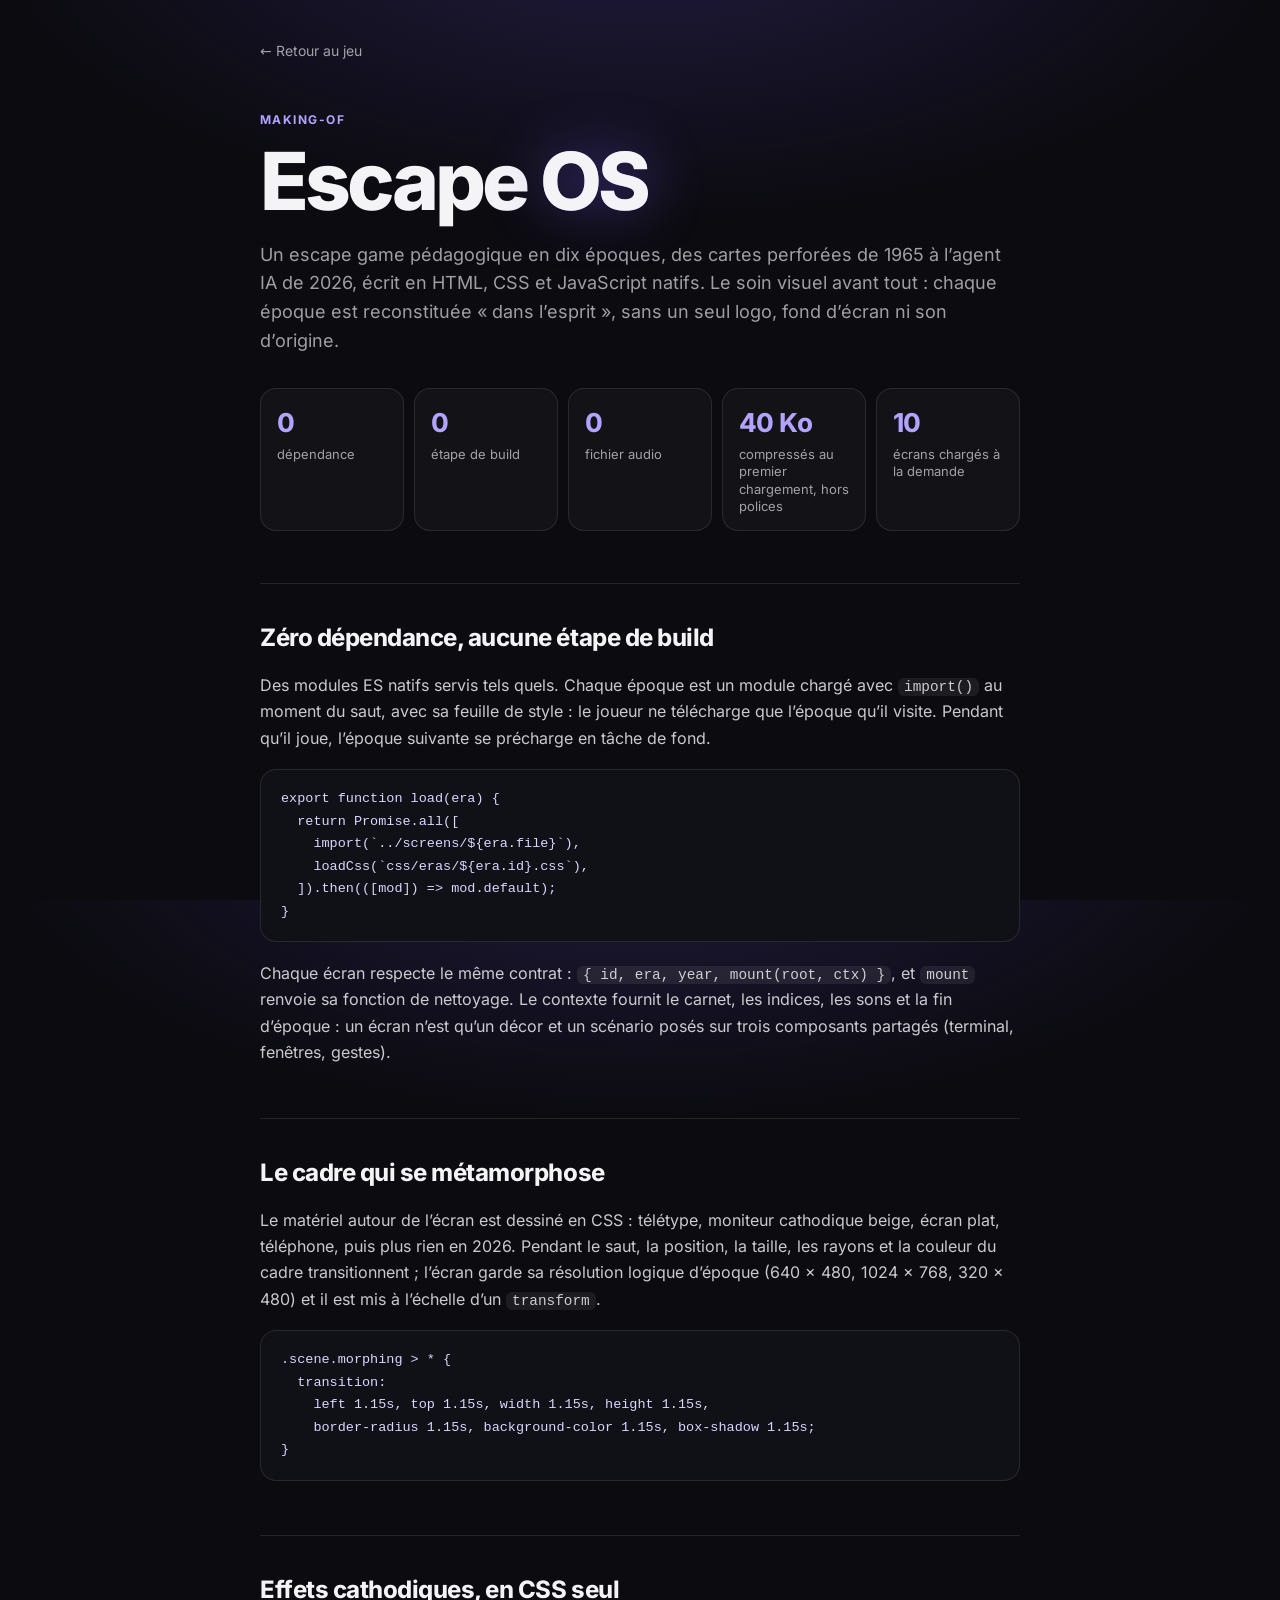
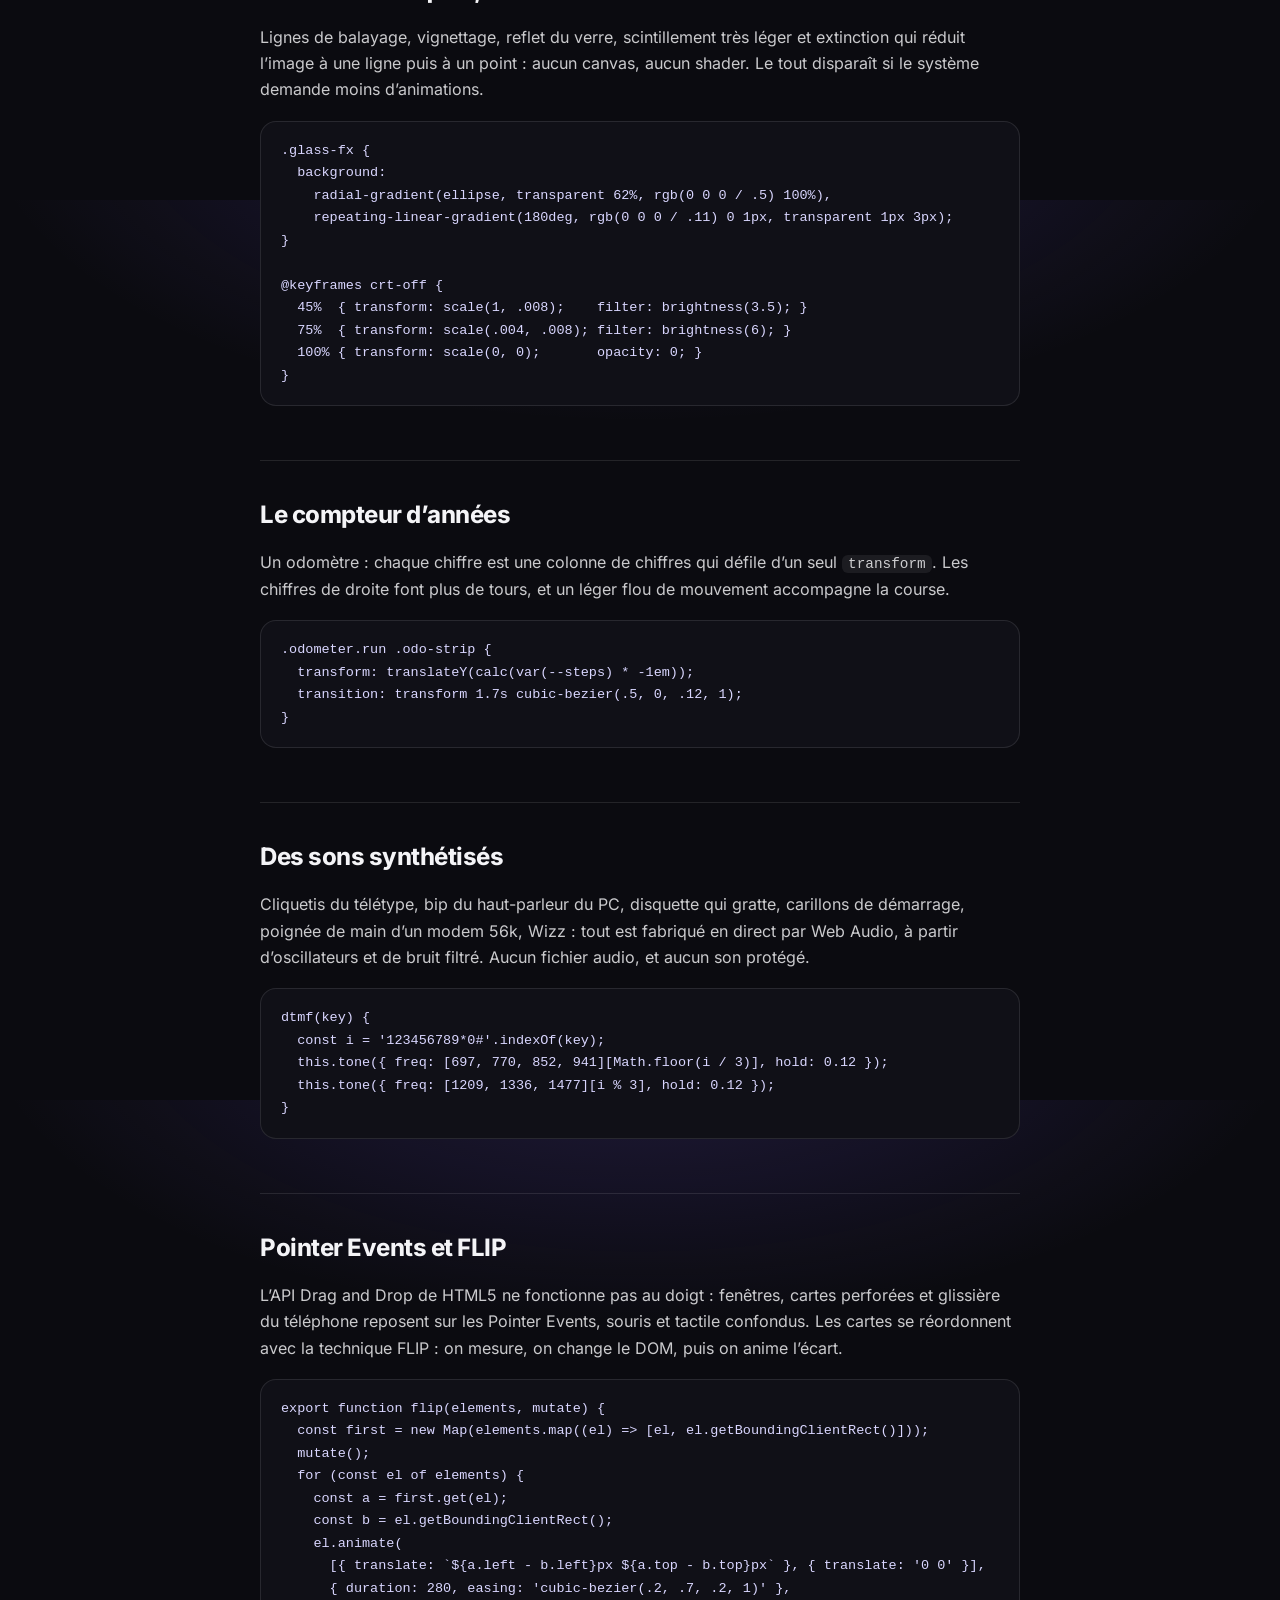
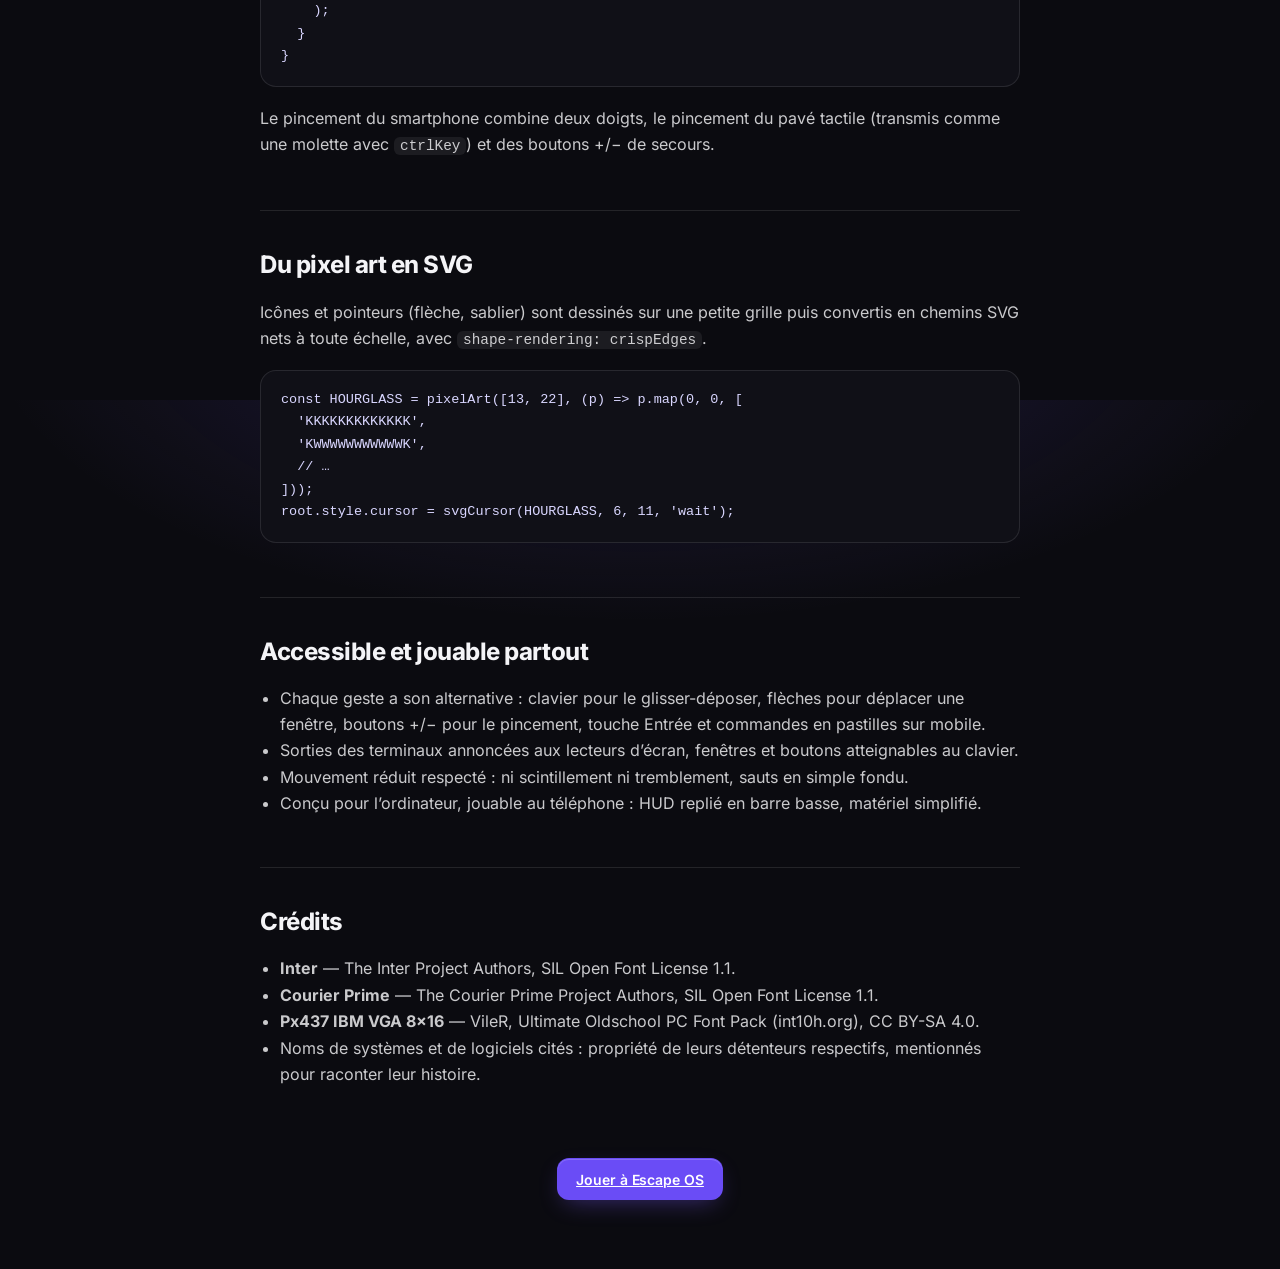
==== making-of.html @ b72cf102 "Ajoute le Solitaire, la page making-of et les finitions du socle Solitaire jouable avec cascade de v" ====
<!doctype html>
<html lang="fr">
<head>
  <meta charset="utf-8">
  <meta name="viewport" content="width=device-width, initial-scale=1, viewport-fit=cover">
  <title>Making-of — Escape OS</title>
  <meta name="description" content="Les coulisses d’Escape OS : zéro dépendance, effets cathodiques en CSS seul, sons synthétisés en Web Audio, Pointer Events et FLIP.">
  <meta name="theme-color" content="#0d0d12">
  <meta property="og:title" content="Making-of — Escape OS">
  <meta property="og:description" content="Zéro dépendance, effets cathodiques en CSS seul, sons synthétisés, Pointer Events et FLIP.">
  <meta property="og:image" content="assets/og-image.png">
  <link rel="icon" href="assets/favicon.svg" type="image/svg+xml">
  <link rel="stylesheet" href="css/base.css">
  <link rel="stylesheet" href="css/making-of.css">
</head>
<body class="mo">
  <header class="mo-hero">
    <a class="mo-back" href="./">← Retour au jeu</a>
    <p class="kicker">Making-of</p>
    <h1>Escape <span class="title-os">OS</span></h1>
    <p class="mo-lead">Un escape game pédagogique en dix époques, des cartes perforées de 1965 à l’agent IA de 2026, écrit en HTML, CSS et JavaScript natifs. Le soin visuel avant tout : chaque époque est reconstituée « dans l’esprit », sans un seul logo, fond d’écran ni son d’origine.</p>
    <ul class="mo-stats" aria-label="Chiffres clés">
      <li><b>0</b><span>dépendance</span></li>
      <li><b>0</b><span>étape de build</span></li>
      <li><b>0</b><span>fichier audio</span></li>
      <li><b data-stat="first">40 Ko</b><span>compressés au premier chargement, hors polices</span></li>
      <li><b>10</b><span>écrans chargés à la demande</span></li>
    </ul>
  </header>

  <main class="mo-main">
    <section>
      <h2>Zéro dépendance, aucune étape de build</h2>
      <p>Des modules ES natifs servis tels quels. Chaque époque est un module chargé avec <code>import()</code> au moment du saut, avec sa feuille de style : le joueur ne télécharge que l’époque qu’il visite. Pendant qu’il joue, l’époque suivante se précharge en tâche de fond.</p>
      <pre><code>export function load(era) {
  return Promise.all([
    import(`../screens/${era.file}`),
    loadCss(`css/eras/${era.id}.css`),
  ]).then(([mod]) =&gt; mod.default);
}</code></pre>
      <p>Chaque écran respecte le même contrat : <code>{ id, era, year, mount(root, ctx) }</code>, et <code>mount</code> renvoie sa fonction de nettoyage. Le contexte fournit le carnet, les indices, les sons et la fin d’époque : un écran n’est qu’un décor et un scénario posés sur trois composants partagés (terminal, fenêtres, gestes).</p>
    </section>

    <section>
      <h2>Le cadre qui se métamorphose</h2>
      <p>Le matériel autour de l’écran est dessiné en CSS : télétype, moniteur cathodique beige, écran plat, téléphone, puis plus rien en 2026. Pendant le saut, la position, la taille, les rayons et la couleur du cadre transitionnent ; l’écran garde sa résolution logique d’époque (640 × 480, 1024 × 768, 320 × 480) et il est mis à l’échelle d’un <code>transform</code>.</p>
      <pre><code>.scene.morphing &gt; * {
  transition:
    left 1.15s, top 1.15s, width 1.15s, height 1.15s,
    border-radius 1.15s, background-color 1.15s, box-shadow 1.15s;
}</code></pre>
    </section>

    <section>
      <h2>Effets cathodiques, en CSS seul</h2>
      <p>Lignes de balayage, vignettage, reflet du verre, scintillement très léger et extinction qui réduit l’image à une ligne puis à un point : aucun canvas, aucun shader. Le tout disparaît si le système demande moins d’animations.</p>
      <pre><code>.glass-fx {
  background:
    radial-gradient(ellipse, transparent 62%, rgb(0 0 0 / .5) 100%),
    repeating-linear-gradient(180deg, rgb(0 0 0 / .11) 0 1px, transparent 1px 3px);
}

@keyframes crt-off {
  45%  { transform: scale(1, .008);    filter: brightness(3.5); }
  75%  { transform: scale(.004, .008); filter: brightness(6); }
  100% { transform: scale(0, 0);       opacity: 0; }
}</code></pre>
    </section>

    <section>
      <h2>Le compteur d’années</h2>
      <p>Un odomètre : chaque chiffre est une colonne de chiffres qui défile d’un seul <code>transform</code>. Les chiffres de droite font plus de tours, et un léger flou de mouvement accompagne la course.</p>
      <pre><code>.odometer.run .odo-strip {
  transform: translateY(calc(var(--steps) * -1em));
  transition: transform 1.7s cubic-bezier(.5, 0, .12, 1);
}</code></pre>
    </section>

    <section>
      <h2>Des sons synthétisés</h2>
      <p>Cliquetis du télétype, bip du haut-parleur du PC, disquette qui gratte, carillons de démarrage, poignée de main d’un modem 56k, Wizz : tout est fabriqué en direct par Web Audio, à partir d’oscillateurs et de bruit filtré. Aucun fichier audio, et aucun son protégé.</p>
      <pre><code>dtmf(key) {
  const i = '123456789*0#'.indexOf(key);
  this.tone({ freq: [697, 770, 852, 941][Math.floor(i / 3)], hold: 0.12 });
  this.tone({ freq: [1209, 1336, 1477][i % 3], hold: 0.12 });
}</code></pre>
    </section>

    <section>
      <h2>Pointer Events et FLIP</h2>
      <p>L’API Drag and Drop de HTML5 ne fonctionne pas au doigt : fenêtres, cartes perforées et glissière du téléphone reposent sur les Pointer Events, souris et tactile confondus. Les cartes se réordonnent avec la technique FLIP : on mesure, on change le DOM, puis on anime l’écart.</p>
      <pre><code>export function flip(elements, mutate) {
  const first = new Map(elements.map((el) =&gt; [el, el.getBoundingClientRect()]));
  mutate();
  for (const el of elements) {
    const a = first.get(el);
    const b = el.getBoundingClientRect();
    el.animate(
      [{ translate: `${a.left - b.left}px ${a.top - b.top}px` }, { translate: '0 0' }],
      { duration: 280, easing: 'cubic-bezier(.2, .7, .2, 1)' },
    );
  }
}</code></pre>
      <p>Le pincement du smartphone combine deux doigts, le pincement du pavé tactile (transmis comme une molette avec <code>ctrlKey</code>) et des boutons +/− de secours.</p>
    </section>

    <section>
      <h2>Du pixel art en SVG</h2>
      <p>Icônes et pointeurs (flèche, sablier) sont dessinés sur une petite grille puis convertis en chemins SVG nets à toute échelle, avec <code>shape-rendering: crispEdges</code>.</p>
      <pre><code>const HOURGLASS = pixelArt([13, 22], (p) =&gt; p.map(0, 0, [
  'KKKKKKKKKKKKK',
  'KWWWWWWWWWWWK',
  // …
]));
root.style.cursor = svgCursor(HOURGLASS, 6, 11, 'wait');</code></pre>
    </section>

    <section>
      <h2>Accessible et jouable partout</h2>
      <ul>
        <li>Chaque geste a son alternative : clavier pour le glisser-déposer, flèches pour déplacer une fenêtre, boutons +/− pour le pincement, touche Entrée et commandes en pastilles sur mobile.</li>
        <li>Sorties des terminaux annoncées aux lecteurs d’écran, fenêtres et boutons atteignables au clavier.</li>
        <li>Mouvement réduit respecté : ni scintillement ni tremblement, sauts en simple fondu.</li>
        <li>Conçu pour l’ordinateur, jouable au téléphone : HUD replié en barre basse, matériel simplifié.</li>
      </ul>
    </section>

    <section class="mo-credits">
      <h2>Crédits</h2>
      <ul>
        <li><b>Inter</b> — The Inter Project Authors, SIL Open Font License 1.1.</li>
        <li><b>Courier Prime</b> — The Courier Prime Project Authors, SIL Open Font License 1.1.</li>
        <li><b>Px437 IBM VGA 8x16</b> — VileR, Ultimate Oldschool PC Font Pack (int10h.org), CC BY-SA 4.0.</li>
        <li>Noms de systèmes et de logiciels cités : propriété de leurs détenteurs respectifs, mentionnés pour raconter leur histoire.</li>
      </ul>
    </section>
  </main>

  <footer class="mo-foot">
    <a class="btn btn-primary" href="./">Jouer à Escape OS</a>
  </footer>
</body>
</html>
---- css/base.css ----
/* Escape OS — jetons, typographies, HUD du voyageur, panneaux et fenêtres modales.
   Le HUD garde un style 2026 identique à toutes les époques : une seule couleur
   d'accent, police Inter, verre fumé. */

@font-face {
  font-family: 'Inter';
  src: url('../assets/fonts/inter-latin.woff2') format('woff2');
  font-weight: 300 800;
  font-display: swap;
}

@font-face {
  font-family: 'Courier Prime';
  src: url('../assets/fonts/courier-prime-400.woff2') format('woff2');
  font-weight: 400;
  font-display: swap;
}

@font-face {
  font-family: 'Courier Prime';
  src: url('../assets/fonts/courier-prime-700.woff2') format('woff2');
  font-weight: 700;
  font-display: swap;
}

/* Px437 IBM VGA 8x16, VileR (int10h.org), CC BY-SA 4.0 */
@font-face {
  font-family: 'IBM VGA';
  src: url('../assets/fonts/WebPlus_IBM_VGA_8x16.woff') format('woff');
  font-display: block;
}

:root {
  --font-ui: 'Inter', system-ui, -apple-system, 'Segoe UI', Roboto, sans-serif;
  --font-mono: 'Courier Prime', 'Courier New', Courier, monospace;
  --font-vga: 'IBM VGA', 'Courier New', monospace;
  --font-win: 'Microsoft Sans Serif', 'MS Sans Serif', Tahoma, 'Segoe UI', Arial, 'Liberation Sans', sans-serif;
  --font-xp: Tahoma, 'Segoe UI', Verdana, 'DejaVu Sans', sans-serif;
  --font-ubuntu: 'DejaVu Sans', 'Bitstream Vera Sans', Verdana, Geneva, sans-serif;
  --font-phone: 'Helvetica Neue', Helvetica, Arial, sans-serif;

  --accent: #7c5cff;
  --accent-strong: #6a4cf6; /* fond des boutons : contraste 5,3:1 avec le blanc */
  --accent-2: #b3a3ff;
  --accent-ink: #ffffff;
  --accent-soft: rgba(124, 92, 255, 0.16);
  --accent-glow: rgba(124, 92, 255, 0.45);
  --ok: #3ddc97;
  --danger: #ef4f5a;

  --glass: rgba(16, 16, 23, 0.74);
  --glass-solid: #15151d;
  --glass-border: rgba(255, 255, 255, 0.09);
  --fg: #f4f4f7;
  --fg-dim: rgba(244, 244, 247, 0.64);
  --fg-faint: rgba(244, 244, 247, 0.38);
  --line: rgba(255, 255, 255, 0.1);

  --page-bg: #0b0b10;
  --ease: cubic-bezier(0.2, 0.7, 0.2, 1);
  --ease-io: cubic-bezier(0.7, 0, 0.2, 1);
  --hud-top: 12px;
  --hud-h: 56px;
  color-scheme: dark;
}

*,
*::before,
*::after {
  box-sizing: border-box;
}

html,
body {
  height: 100%;
}

body {
  margin: 0;
  overflow: hidden;
  background: var(--page-bg);
  color: var(--fg);
  font: 15px/1.5 var(--font-ui);
  -webkit-font-smoothing: antialiased;
  -webkit-tap-highlight-color: transparent;
  transition: background-color 1.2s var(--ease);
}

button {
  font: inherit;
  color: inherit;
}

:focus-visible {
  outline: 2px solid var(--accent-2);
  outline-offset: 2px;
}

[hidden] {
  display: none !important;
}

.sr-only {
  position: absolute !important;
  width: 1px;
  height: 1px;
  overflow: hidden;
  clip: rect(0 0 0 0);
  white-space: nowrap;
}

.icon {
  width: 20px;
  height: 20px;
  flex: none;
}

.noscript {
  position: fixed;
  inset: 0;
  display: grid;
  place-items: center;
  margin: 0;
}

/* ——— Boutons ——— */

.btn {
  display: inline-flex;
  align-items: center;
  justify-content: center;
  gap: 8px;
  height: 42px;
  padding: 0 18px;
  border: 1px solid transparent;
  border-radius: 12px;
  font-weight: 600;
  font-size: 14px;
  letter-spacing: -0.005em;
  cursor: pointer;
  transition: transform 0.15s var(--ease), background-color 0.2s, box-shadow 0.2s, border-color 0.2s;
}

.btn:active {
  transform: scale(0.97);
}

.btn .icon {
  width: 18px;
  height: 18px;
}

.btn-primary {
  background: var(--accent-strong);
  color: var(--accent-ink);
  box-shadow: 0 8px 24px -8px var(--accent-glow), inset 0 1px 0 rgba(255, 255, 255, 0.18);
}

.btn-primary:hover {
  background: #7a5dfa;
}

.btn-ghost {
  background: rgba(255, 255, 255, 0.06);
  border-color: var(--line);
  color: var(--fg);
}

.btn-ghost:hover {
  background: rgba(255, 255, 255, 0.11);
}

.btn-danger {
  background: var(--danger);
  color: #fff;
}

.btn-small {
  height: 34px;
  padding: 0 12px;
  font-size: 13px;
  border-radius: 10px;
}

.icon-btn {
  display: grid;
  place-items: center;
  width: 36px;
  height: 36px;
  border: 0;
  border-radius: 10px;
  background: transparent;
  color: var(--fg-dim);
  cursor: pointer;
}

.icon-btn:hover {
  background: rgba(255, 255, 255, 0.08);
  color: var(--fg);
}

.chip {
  display: inline-flex;
  align-items: center;
  height: 24px;
  padding: 0 9px;
  border-radius: 999px;
  background: var(--accent-soft);
  color: var(--accent-2);
  font-size: 12px;
  font-weight: 600;
  font-variant-numeric: tabular-nums;
  white-space: nowrap;
}

/* ——— Écran titre ——— */

.title {
  position: fixed;
  inset: 0;
  z-index: 50;
  display: grid;
  place-items: center;
  overflow: auto;
  padding: 32px 20px;
  background:
    radial-gradient(1200px 600px at 50% -10%, rgba(124, 92, 255, 0.22), transparent 60%),
    radial-gradient(900px 500px at 50% 110%, rgba(61, 220, 151, 0.07), transparent 60%),
    #0b0b10;
  text-align: center;
  transition: opacity 0.6s var(--ease), visibility 0.6s;
}

.title::before {
  content: '';
  position: absolute;
  inset: 0;
  background: repeating-linear-gradient(0deg, rgba(255, 255, 255, 0.025) 0 1px, transparent 1px 4px);
  pointer-events: none;
}

.title.leaving {
  opacity: 0;
  visibility: hidden;
}

.title-glow {
  position: absolute;
  left: 50%;
  top: 50%;
  width: 520px;
  height: 520px;
  margin: -330px 0 0 -260px;
  border-radius: 50%;
  background: radial-gradient(circle, rgba(124, 92, 255, 0.18), transparent 65%);
  filter: blur(10px);
  pointer-events: none;
}

.title-inner {
  position: relative;
  max-width: 720px;
}

.title-kicker {
  margin: 0 0 18px;
  color: var(--fg-dim);
  font-size: 12px;
  font-weight: 600;
  letter-spacing: 0.16em;
  text-transform: uppercase;
}

.title-logo {
  margin: 0;
  font-size: clamp(56px, 12vw, 128px);
  font-weight: 800;
  line-height: 0.95;
  letter-spacing: -0.055em;
  background: linear-gradient(180deg, #fff 30%, #a9a9b8);
  -webkit-background-clip: text;
  background-clip: text;
  color: transparent;
}

.title-os {
  background: linear-gradient(180deg, #c7bbff, var(--accent));
  -webkit-background-clip: text;
  background-clip: text;
  filter: drop-shadow(0 0 28px rgba(124, 92, 255, 0.45));
}

.title-sub {
  max-width: 520px;
  margin: 22px auto 0;
  color: var(--fg-dim);
  font-size: 17px;
  line-height: 1.55;
  text-wrap: balance;
}

.power {
  position: relative;
  display: grid;
  place-items: center;
  width: 96px;
  height: 96px;
  margin: 40px auto 0;
  border: 1px solid rgba(255, 255, 255, 0.16);
  border-radius: 50%;
  background: radial-gradient(circle at 50% 35%, #26263a, #121219 70%);
  box-shadow: 0 18px 40px -12px rgba(0, 0, 0, 0.8), inset 0 1px 0 rgba(255, 255, 255, 0.12);
  cursor: pointer;
  transition: transform 0.2s var(--ease), border-color 0.3s;
}

.power svg {
  width: 40px;
  height: 40px;
  fill: none;
  stroke: #fff;
  stroke-width: 3.4;
  stroke-linecap: round;
  filter: drop-shadow(0 0 8px rgba(179, 163, 255, 0.8));
}

.power:hover {
  border-color: rgba(179, 163, 255, 0.6);
  transform: scale(1.04);
}

.power:active {
  transform: scale(0.96);
}

.power-halo {
  position: absolute;
  inset: -10px;
  border-radius: 50%;
  border: 2px solid rgba(124, 92, 255, 0.55);
  animation: halo 2.4s var(--ease) infinite;
}

.powering .power-halo {
  animation: none;
  inset: -4px;
  border-color: var(--accent);
  box-shadow: 0 0 40px var(--accent-glow);
}

@keyframes halo {
  0% {
    opacity: 0.9;
    transform: scale(0.92);
  }
  70%,
  100% {
    opacity: 0;
    transform: scale(1.35);
  }
}

.power-label {
  margin: 16px 0 0;
  color: var(--fg);
  font-weight: 600;
  letter-spacing: 0.02em;
}

.title-actions {
  display: flex;
  flex-wrap: wrap;
  justify-content: center;
  gap: 10px;
  margin-top: 28px;
}

.title-eras {
  display: flex;
  justify-content: center;
  flex-wrap: wrap;
  gap: 6px 0;
  margin: 40px 0 0;
  padding: 0;
  list-style: none;
  color: var(--fg-faint);
  font-size: 12px;
  font-weight: 600;
  font-variant-numeric: tabular-nums;
  letter-spacing: 0.04em;
}

.title-eras li + li::before {
  content: '';
  display: inline-block;
  width: 18px;
  height: 1px;
  margin: 0 8px;
  vertical-align: middle;
  background: var(--line);
}

.title-eras li:last-child {
  color: var(--accent-2);
}

.title-note {
  margin: 18px 0 0;
  color: var(--fg-faint);
  font-size: 12.5px;
}

/* ——— HUD ——— */

.hud {
  position: fixed;
  z-index: 30;
  top: var(--hud-top);
  left: 50%;
  width: min(1120px, calc(100% - 24px));
  transform: translateX(-50%);
  color: var(--fg);
  animation: hud-in 0.6s var(--ease) both;
}

@keyframes hud-in {
  from {
    opacity: 0;
    transform: translate(-50%, -12px);
  }
}

.hud-bar {
  display: grid;
  grid-template-columns: auto auto minmax(0, 1fr) auto;
  align-items: center;
  gap: 22px;
  height: var(--hud-h);
  padding: 0 8px 0 16px;
  border: 1px solid var(--glass-border);
  border-radius: 18px;
  background: var(--glass);
  backdrop-filter: blur(18px) saturate(1.5);
  -webkit-backdrop-filter: blur(18px) saturate(1.5);
  box-shadow: 0 12px 32px -12px rgba(0, 0, 0, 0.5), inset 0 1px 0 rgba(255, 255, 255, 0.05);
}

.hud-brand {
  display: flex;
  align-items: center;
  gap: 9px;
  font-weight: 700;
  font-size: 14px;
  letter-spacing: -0.01em;
  white-space: nowrap;
}

.logo {
  width: 28px;
  height: 28px;
  color: var(--accent-2);
}

.hud-era {
  display: flex;
  flex-direction: column;
  min-width: 112px;
  padding-left: 20px;
  border-left: 1px solid var(--line);
  line-height: 1.1;
}

.hud-year {
  font-size: 20px;
  font-weight: 750;
  font-variant-numeric: tabular-nums;
  letter-spacing: -0.02em;
}

.hud-system {
  color: var(--fg-dim);
  font-size: 11.5px;
  font-weight: 500;
  white-space: nowrap;
}

.tl {
  position: relative;
  height: 40px;
}

.tl ol {
  position: relative;
  display: flex;
  justify-content: space-between;
  align-items: center;
  height: 100%;
  margin: 0;
  padding: 0;
  list-style: none;
}

.tl-track {
  position: absolute;
  left: 12px;
  right: 12px;
  top: 50%;
  height: 2px;
  margin-top: -1px;
  border-radius: 2px;
  background: rgba(255, 255, 255, 0.12);
  overflow: hidden;
}

.tl-fill {
  position: absolute;
  inset: 0;
  background: linear-gradient(90deg, var(--accent-2), var(--accent));
  transform: scaleX(0);
  transform-origin: left;
  transition: transform 1s var(--ease);
}

.tl-node {
  position: relative;
  display: grid;
  place-items: center;
  width: 24px;
  height: 24px;
  padding: 0;
  border: 0;
  border-radius: 50%;
  background: none;
  cursor: pointer;
}

.tl-dot {
  width: 9px;
  height: 9px;
  border-radius: 50%;
  border: 1.5px solid rgba(255, 255, 255, 0.4);
  background: #16161e;
  transition: all 0.4s var(--ease);
}

.tl-node:hover .tl-dot {
  border-color: #fff;
  transform: scale(1.25);
}

.tl-node.is-done .tl-dot {
  border-color: transparent;
  background: rgba(255, 255, 255, 0.86);
}

.tl-node.is-locked .tl-dot {
  border-color: rgba(255, 255, 255, 0.22);
}

.tl-node.is-current .tl-dot {
  width: 13px;
  height: 13px;
  border-color: transparent;
  background: var(--accent);
  box-shadow: 0 0 0 4px rgba(124, 92, 255, 0.25), 0 0 16px var(--accent-glow);
}

.tl-tip {
  position: absolute;
  top: calc(100% + 10px);
  left: 50%;
  z-index: 2;
  padding: 7px 10px;
  border: 1px solid var(--glass-border);
  border-radius: 10px;
  background: var(--glass-solid);
  color: var(--fg-dim);
  font-size: 12px;
  line-height: 1.3;
  white-space: nowrap;
  opacity: 0;
  pointer-events: none;
  transform: translate(-50%, -4px);
  transition: opacity 0.15s, transform 0.15s var(--ease);
}

.tl-tip b {
  display: block;
  color: var(--fg);
  font-weight: 650;
}

.tl li:first-child .tl-tip {
  left: 0;
  transform: translate(0, -4px);
}

.tl li:last-child .tl-tip {
  left: auto;
  right: 0;
  transform: translate(0, -4px);
}

.tl-node:hover .tl-tip,
.tl-node:focus-visible .tl-tip {
  opacity: 1;
  transform: translate(-50%, 0);
}

.tl li:first-child .tl-node:hover .tl-tip,
.tl li:last-child .tl-node:hover .tl-tip,
.tl li:first-child .tl-node:focus-visible .tl-tip,
.tl li:last-child .tl-node:focus-visible .tl-tip {
  transform: translate(0, 0);
}

.hud.locked .tl-node {
  cursor: default;
}

.hud-actions {
  display: flex;
  align-items: center;
  gap: 2px;
}

.hud-chrono {
  min-width: 52px;
  margin-right: 8px;
  color: var(--fg-dim);
  font-size: 13px;
  font-weight: 600;
  font-variant-numeric: tabular-nums;
  text-align: right;
}

.hud-btn {
  position: relative;
  display: grid;
  place-items: center;
  width: 40px;
  height: 40px;
  border: 0;
  border-radius: 12px;
  background: transparent;
  color: var(--fg-dim);
  cursor: pointer;
  transition: background-color 0.2s, color 0.2s;
}

.hud-btn:hover,
.hud-btn[aria-expanded='true'] {
  background: rgba(255, 255, 255, 0.09);
  color: var(--fg);
}

.hud-btn:disabled {
  opacity: 0.4;
  cursor: default;
}

.hud-btn .when-off,
.hud-btn.is-off .when-on {
  display: none;
}

.hud-btn.is-off .when-off {
  display: block;
}

.hud-btn.suggest {
  color: #fff;
  background: var(--accent-strong);
  box-shadow: 0 0 0 0 var(--accent-glow);
  animation: suggest 1.6s var(--ease) infinite;
}

@keyframes suggest {
  0% {
    box-shadow: 0 0 0 0 var(--accent-glow);
  }
  80%,
  100% {
    box-shadow: 0 0 0 12px rgba(124, 92, 255, 0);
  }
}

.badge {
  position: absolute;
  top: 5px;
  right: 4px;
  min-width: 17px;
  height: 17px;
  padding: 0 4px;
  border-radius: 999px;
  background: var(--accent-strong);
  color: #fff;
  font-size: 10.5px;
  font-weight: 700;
  line-height: 17px;
  text-align: center;
  box-shadow: 0 0 0 2px #15151d;
}

.badge.fresh {
  animation: pop 0.6s var(--ease);
}

@keyframes pop {
  30% {
    transform: scale(1.5);
  }
}

/* ——— Panneaux : carnet, indices, menu ——— */

.overlays {
  position: fixed;
  inset: 0;
  z-index: 40;
  pointer-events: none;
}

.overlays > * {
  pointer-events: auto;
}

.drawer,
.popover {
  position: fixed;
  z-index: 41;
  border: 1px solid var(--glass-border);
  background: rgba(18, 18, 26, 0.9);
  backdrop-filter: blur(22px) saturate(1.5);
  -webkit-backdrop-filter: blur(22px) saturate(1.5);
  box-shadow: 0 24px 60px -20px rgba(0, 0, 0, 0.7);
  opacity: 0;
  transition: opacity 0.22s var(--ease), transform 0.3s var(--ease);
}

.drawer.open,
.popover.open {
  opacity: 1;
  transform: none;
}

.drawer {
  top: calc(var(--hud-top) + var(--hud-h) + 10px);
  right: max(12px, calc((100vw - 1120px) / 2));
  bottom: 16px;
  width: min(360px, calc(100vw - 24px));
  display: flex;
  flex-direction: column;
  padding: 18px;
  border-radius: 20px;
  transform: translateX(16px);
}

.drawer-head,
.pop-head,
.modal-head {
  display: flex;
  align-items: center;
  justify-content: space-between;
  gap: 12px;
}

.drawer h2,
.popover h2 {
  margin: 0;
  font-size: 16px;
  font-weight: 700;
  letter-spacing: -0.01em;
}

.drawer-intro {
  margin: 6px 0 14px;
  color: var(--fg-dim);
  font-size: 13px;
}

.nb-list {
  display: grid;
  gap: 8px;
  margin: 0;
  padding: 0;
  overflow: auto;
  list-style: none;
}

.nb-item {
  display: grid;
  grid-template-columns: auto 1fr;
  gap: 2px 10px;
  align-items: baseline;
  padding: 12px 14px;
  border: 1px solid var(--line);
  border-radius: 14px;
  background: rgba(255, 255, 255, 0.04);
}

.nb-item.is-fresh {
  animation: fresh-note 1.6s var(--ease);
}

@keyframes fresh-note {
  0%,
  40% {
    border-color: var(--accent);
    background: var(--accent-soft);
  }
}

.nb-era {
  grid-row: span 2;
  align-self: start;
  padding: 3px 7px;
  border-radius: 7px;
  background: var(--accent-soft);
  color: var(--accent-2);
  font-size: 11px;
  font-weight: 700;
  font-variant-numeric: tabular-nums;
}

.nb-label {
  color: var(--fg-dim);
  font-size: 12px;
}

.nb-text {
  grid-column: 2;
  font-family: var(--font-mono);
  font-size: 16px;
  font-weight: 700;
  word-break: break-word;
}

.nb-empty {
  margin: 8px 0 0;
  color: var(--fg-faint);
  font-size: 13px;
}

.popover {
  top: calc(var(--hud-top) + var(--hud-h) + 10px);
  right: max(12px, calc((100vw - 1120px) / 2));
  width: min(360px, calc(100vw - 24px));
  padding: 18px;
  border-radius: 18px;
  transform: translateY(-8px);
}

.hint-count {
  color: var(--fg-faint);
  font-size: 12px;
  font-weight: 600;
  font-variant-numeric: tabular-nums;
}

.hint-list {
  display: grid;
  gap: 10px;
  margin: 14px 0;
  padding: 0;
  list-style: none;
}

.hint-list li {
  display: grid;
  grid-template-columns: 24px 1fr;
  gap: 10px;
  animation: fade-up 0.35s var(--ease);
}

.hint-list p {
  margin: 1px 0 0;
  font-size: 14px;
  line-height: 1.45;
}

.hint-level {
  display: grid;
  place-items: center;
  width: 24px;
  height: 24px;
  border-radius: 8px;
  background: var(--accent-soft);
  color: var(--accent-2);
  font-size: 12px;
  font-weight: 700;
}

.hint-done {
  margin: 0;
  color: var(--fg-faint);
  font-size: 12.5px;
}

.hint-more {
  width: 100%;
}

.menu-pop {
  width: 280px;
  padding: 8px;
}

.menu-pop button {
  display: flex;
  flex-direction: column;
  width: 100%;
  padding: 9px 12px;
  border: 0;
  border-radius: 10px;
  background: none;
  font-size: 14px;
  font-weight: 550;
  text-align: left;
  cursor: pointer;
}

.menu-pop button:hover {
  background: rgba(255, 255, 255, 0.08);
}

.menu-pop small {
  color: var(--fg-faint);
  font-size: 12px;
  font-weight: 500;
}

.menu-pop hr {
  margin: 6px 8px;
  border: 0;
  border-top: 1px solid var(--line);
}

.menu-pop .danger {
  color: #ff8a92;
}

@keyframes fade-up {
  from {
    opacity: 0;
    transform: translateY(6px);
  }
}

/* ——— Toasts ——— */

.toasts {
  position: fixed;
  left: 50%;
  bottom: 22px;
  z-index: 45;
  display: grid;
  justify-items: center;
  gap: 8px;
  width: min(520px, calc(100vw - 24px));
  transform: translateX(-50%);
  pointer-events: none;
}

.toast {
  display: flex;
  align-items: center;
  gap: 10px;
  max-width: 100%;
  padding: 10px 12px 10px 14px;
  border: 1px solid var(--glass-border);
  border-radius: 14px;
  background: rgba(20, 20, 28, 0.9);
  backdrop-filter: blur(16px);
  -webkit-backdrop-filter: blur(16px);
  box-shadow: 0 14px 30px -12px rgba(0, 0, 0, 0.6);
  color: var(--fg);
  font-size: 13.5px;
  font-weight: 500;
  opacity: 0;
  transform: translateY(10px) scale(0.98);
  transition: opacity 0.25s var(--ease), transform 0.35s var(--ease);
  pointer-events: auto;
}

.toast.in {
  opacity: 1;
  transform: none;
}

.toast.out {
  opacity: 0;
  transform: translateY(6px);
}

.toast .icon {
  width: 18px;
  height: 18px;
  color: var(--accent-2);
}

.toast-action {
  margin-left: 4px;
  padding: 5px 10px;
  border: 0;
  border-radius: 8px;
  background: var(--accent-strong);
  color: #fff;
  font-size: 12.5px;
  font-weight: 650;
  cursor: pointer;
}

/* ——— Fenêtres modales ——— */

.modal-backdrop {
  position: fixed;
  inset: 0;
  z-index: 60;
  display: grid;
  place-items: center;
  padding: 16px;
  background: rgba(6, 6, 10, 0.5);
  backdrop-filter: blur(5px);
  -webkit-backdrop-filter: blur(5px);
  opacity: 0;
  transition: opacity 0.3s var(--ease);
}

.modal-backdrop.open {
  opacity: 1;
}

.modal {
  position: relative;
  width: min(560px, 100%);
  max-height: calc(100dvh - 32px);
  overflow: auto;
  padding: 26px;
  border: 1px solid var(--glass-border);
  border-radius: 22px;
  background: rgba(19, 19, 27, 0.96);
  box-shadow: 0 40px 90px -30px rgba(0, 0, 0, 0.8), inset 0 1px 0 rgba(255, 255, 255, 0.05);
  transform: translateY(14px) scale(0.98);
  transition: transform 0.4s var(--ease);
}

.modal-backdrop.open .modal {
  transform: none;
}

.modal h2 {
  margin: 0;
  font-size: 22px;
  font-weight: 750;
  letter-spacing: -0.02em;
  text-wrap: balance;
}

.modal > p,
.modal-intro {
  margin: 10px 0 0;
  color: var(--fg-dim);
}

.modal-actions {
  display: flex;
  justify-content: flex-end;
  flex-wrap: wrap;
  gap: 10px;
  margin-top: 24px;
}

.modal-head-actions {
  display: flex;
  align-items: center;
  gap: 6px;
}

.fact-backdrop {
  background: rgba(6, 6, 10, 0.35);
}

.fact-head {
  display: flex;
  align-items: center;
  justify-content: space-between;
  gap: 12px;
  margin-bottom: 14px;
}

.kicker {
  display: inline-flex;
  align-items: center;
  gap: 7px;
  color: var(--accent-2);
  font-size: 12px;
  font-weight: 700;
  letter-spacing: 0.12em;
  text-transform: uppercase;
}

.kicker .icon {
  width: 17px;
  height: 17px;
}

.fact-lines {
  display: grid;
  gap: 10px;
  margin: 16px 0 0;
  padding: 0;
  list-style: none;
}

.fact-lines li {
  position: relative;
  padding-left: 20px;
  color: rgba(244, 244, 247, 0.86);
  font-size: 15px;
  line-height: 1.55;
  animation: fade-up 0.5s var(--ease) both;
}

.fact-lines li:nth-child(2) {
  animation-delay: 0.08s;
}

.fact-lines li:nth-child(3) {
  animation-delay: 0.16s;
}

.fact-lines li:nth-child(4) {
  animation-delay: 0.24s;
}

.fact-lines li::before {
  content: '';
  position: absolute;
  left: 2px;
  top: 0.62em;
  width: 7px;
  height: 7px;
  border-radius: 50%;
  background: var(--accent);
}

.fact-gesture {
  display: flex;
  align-items: center;
  gap: 10px;
  margin: 20px 0 0;
  padding: 12px 14px;
  border-radius: 14px;
  background: rgba(61, 220, 151, 0.09);
  color: #b9f5d9;
  font-size: 14px;
}

.fact-gesture .icon {
  color: var(--ok);
}

.visit-grid {
  display: grid;
  grid-template-columns: repeat(auto-fill, minmax(150px, 1fr));
  gap: 10px;
  margin: 18px 0 0;
  padding: 0;
  list-style: none;
}

.visit-backdrop .modal,
.sheet-backdrop .modal {
  width: min(760px, 100%);
}

.visit-card {
  display: flex;
  flex-direction: column;
  align-items: flex-start;
  width: 100%;
  height: 100%;
  padding: 12px 14px;
  border: 1px solid var(--line);
  border-radius: 14px;
  background: rgba(255, 255, 255, 0.04);
  text-align: left;
  cursor: pointer;
  transition: border-color 0.2s, background-color 0.2s, transform 0.2s var(--ease);
}

.visit-card:hover {
  border-color: rgba(179, 163, 255, 0.5);
  background: var(--accent-soft);
  transform: translateY(-2px);
}

.visit-card.is-current {
  border-color: var(--accent);
}

.visit-year {
  font-size: 18px;
  font-weight: 750;
  font-variant-numeric: tabular-nums;
}

.visit-system {
  font-size: 13px;
  font-weight: 600;
}

.visit-gesture {
  margin-top: 6px;
  color: var(--fg-faint);
  font-size: 12px;
}

.sheet {
  display: grid;
  gap: 16px;
  margin-top: 18px;
}

.sheet-item h3 {
  display: flex;
  align-items: center;
  flex-wrap: wrap;
  gap: 8px;
  margin: 0 0 6px;
  font-size: 15px;
}

.sheet-item ul {
  margin: 0;
  padding-left: 18px;
  color: rgba(244, 244, 247, 0.82);
  font-size: 14px;
}

.sheet-gesture {
  margin: 6px 0 0;
  color: var(--fg-faint);
  font-size: 12.5px;
}

.credits h3 {
  margin: 20px 0 6px;
  font-size: 14px;
}

.credits p,
.credits li {
  color: rgba(244, 244, 247, 0.8);
  font-size: 14px;
}

.credits ul {
  margin: 0;
  padding-left: 18px;
}

.credits a {
  color: var(--accent-2);
}

/* ——— Erreurs et mode debug ——— */

.screen-error {
  display: grid;
  place-items: center;
  height: 100%;
  padding: 24px;
  background: #111;
  color: #eee;
  font: 16px/1.5 var(--font-ui);
  text-align: center;
}

.debug-panel {
  position: fixed;
  left: 12px;
  bottom: 12px;
  z-index: 70;
  max-width: min(420px, calc(100vw - 24px));
  padding: 10px 12px;
  border: 1px solid rgba(255, 214, 10, 0.45);
  border-radius: 12px;
  background: rgba(20, 18, 6, 0.9);
  color: #ffe36e;
  font: 12px/1.4 ui-monospace, Menlo, Consolas, monospace;
}

.dbg-head {
  display: flex;
  gap: 8px;
}

.dbg-sol {
  display: block;
  margin: 6px 0;
  color: #fff;
  white-space: pre-wrap;
}

.dbg-actions {
  display: flex;
  gap: 6px;
}

.dbg-actions button {
  padding: 3px 8px;
  border: 1px solid rgba(255, 214, 10, 0.5);
  border-radius: 6px;
  background: transparent;
  color: #ffe36e;
  font: inherit;
  cursor: pointer;
}

/* ——— Tablette : HUD resserré ——— */

@media (max-width: 1000px) {
  .hud-bar {
    gap: 14px;
  }

  .hud-brand span {
    display: none;
  }

  .hud-era {
    min-width: 96px;
    padding-left: 14px;
  }

  .tl-node {
    width: 18px;
    height: 18px;
  }
}

/* ——— Téléphone : HUD replié en barre basse ——— */

@media (max-width: 719px) {
  :root {
    --hud-h: 58px;
  }

  .hud {
    top: auto;
    bottom: 0;
    left: 0;
    width: 100%;
    transform: none;
    animation-name: hud-in-bottom;
  }

  @keyframes hud-in-bottom {
    from {
      opacity: 0;
      transform: translateY(12px);
    }
  }

  .hud-bar {
    grid-template-columns: auto minmax(0, 1fr) auto;
    gap: 10px;
    height: calc(var(--hud-h) + env(safe-area-inset-bottom));
    padding: 8px 6px env(safe-area-inset-bottom) 14px;
    border-radius: 18px 18px 0 0;
    border-bottom: 0;
  }

  .hud-brand {
    display: none;
  }

  .hud-era {
    min-width: 0;
    padding-left: 0;
    border-left: 0;
  }

  .hud-year {
    font-size: 18px;
  }

  .tl {
    position: absolute;
    top: 5px;
    left: 18px;
    right: 18px;
    height: 6px;
    pointer-events: none;
  }

  .tl ol {
    display: none;
  }

  .tl-track {
    left: 0;
    right: 0;
    height: 3px;
    margin-top: -1.5px;
    background:
      repeating-linear-gradient(90deg, rgba(255, 255, 255, 0.35) 0 2px, transparent 2px calc(100% / 9 - 0.01px)),
      rgba(255, 255, 255, 0.1);
  }

  .hud-actions {
    grid-column: 3;
  }

  .hud-chrono {
    min-width: 0;
    margin-right: 2px;
    font-size: 12px;
  }

  .hud-btn {
    width: 38px;
    height: 38px;
  }

  .drawer,
  .popover {
    top: auto;
    left: 8px;
    right: 8px;
    bottom: calc(var(--hud-h) + env(safe-area-inset-bottom) + 8px);
    width: auto;
    max-height: 62dvh;
    overflow: auto;
    transform: translateY(12px);
  }

  .menu-pop {
    width: auto;
  }

  .toasts {
    bottom: calc(var(--hud-h) + env(safe-area-inset-bottom) + 10px);
  }

  .modal {
    padding: 20px;
    border-radius: 20px;
  }

  .modal h2 {
    font-size: 19px;
  }

  .fact-lines li {
    font-size: 14px;
  }

  .debug-panel {
    bottom: calc(var(--hud-h) + 16px);
  }

  .title-kicker {
    letter-spacing: 0.1em;
  }

  .title-eras {
    display: grid;
    grid-template-columns: repeat(5, auto);
    justify-content: center;
    gap: 8px 18px;
  }

  .title-eras li + li::before {
    display: none;
  }
}

/* Paysage très bas (téléphone couché) : HUD plus fin */
@media (max-height: 480px) and (min-width: 720px) {
  :root {
    --hud-top: 6px;
    --hud-h: 46px;
  }

  .hud-brand span {
    display: none;
  }

  .hud-year {
    font-size: 17px;
  }
}

/* ——— Mouvement réduit ——— */

@media (prefers-reduced-motion: reduce) {
  *,
  *::before,
  *::after {
    animation-duration: 0.01ms !important;
    animation-iteration-count: 1 !important;
    transition-duration: 0.01ms !important;
    scroll-behavior: auto !important;
  }
}

/* ——— Impression des fiches (mode classe) ——— */

@media print {
  body.printing-sheet {
    overflow: visible;
    height: auto;
    background: #fff;
    color: #000;
  }

  body.printing-sheet > *:not(.overlays) {
    display: none !important;
  }

  body.printing-sheet .overlays > *:not(.sheet-backdrop) {
    display: none !important;
  }

  body.printing-sheet .overlays,
  body.printing-sheet .sheet-backdrop {
    position: static;
    display: block;
    padding: 0;
    background: none;
    backdrop-filter: none;
  }

  body.printing-sheet .modal {
    width: auto;
    max-height: none;
    overflow: visible;
    padding: 0;
    border: 0;
    background: none;
    box-shadow: none;
    color: #000;
    transform: none;
  }

  body.printing-sheet .modal-head-actions,
  body.printing-sheet .modal-intro {
    display: none;
  }

  body.printing-sheet .sheet-item {
    break-inside: avoid;
  }

  body.printing-sheet .sheet-item ul,
  body.printing-sheet .sheet-gesture,
  body.printing-sheet .chip {
    color: #000;
  }

  body.printing-sheet .chip {
    background: #eee;
  }
}
---- css/making-of.css ----
/* Page making-of : mêmes jetons que le HUD, mise en page de lecture. */

body.mo {
  height: auto;
  overflow: auto;
  background:
    radial-gradient(1100px 520px at 50% -10%, rgba(124, 92, 255, 0.2), transparent 60%),
    #0b0b10;
}

.mo-hero,
.mo-main,
.mo-foot {
  width: min(760px, calc(100% - 40px));
  margin: 0 auto;
}

.mo-hero {
  padding: 40px 0 24px;
}

.mo-back {
  color: var(--fg-dim);
  font-size: 14px;
  text-decoration: none;
}

.mo-back:hover {
  color: var(--fg);
}

.mo-hero .kicker {
  display: flex;
  margin-top: 48px;
}

.mo-hero h1 {
  margin: 8px 0 0;
  font-size: clamp(44px, 9vw, 80px);
  font-weight: 800;
  letter-spacing: -0.05em;
  line-height: 1;
}

.mo-lead {
  margin: 20px 0 0;
  color: var(--fg-dim);
  font-size: 18px;
  line-height: 1.6;
}

.mo-stats {
  display: grid;
  grid-template-columns: repeat(auto-fit, minmax(130px, 1fr));
  gap: 10px;
  margin: 32px 0 0;
  padding: 0;
  list-style: none;
}

.mo-stats li {
  display: flex;
  flex-direction: column;
  gap: 4px;
  padding: 14px 16px;
  border: 1px solid var(--line);
  border-radius: 16px;
  background: rgba(255, 255, 255, 0.03);
}

.mo-stats b {
  color: var(--accent-2);
  font-size: 26px;
  font-weight: 750;
  letter-spacing: -0.02em;
}

.mo-stats span {
  color: var(--fg-dim);
  font-size: 13px;
  line-height: 1.35;
}

.mo-main section {
  padding: 36px 0 8px;
  border-top: 1px solid var(--line);
  margin-top: 28px;
}

.mo-main h2 {
  margin: 0 0 12px;
  font-size: 24px;
  font-weight: 750;
  letter-spacing: -0.02em;
}

.mo-main p,
.mo-main li {
  color: rgba(244, 244, 247, 0.82);
  font-size: 16px;
  line-height: 1.65;
}

.mo-main ul {
  padding-left: 20px;
}

.mo-main code {
  padding: 1px 6px;
  border-radius: 6px;
  background: rgba(255, 255, 255, 0.07);
  font: 0.9em ui-monospace, 'SF Mono', Menlo, Consolas, monospace;
}

.mo-main pre {
  margin: 18px 0;
  padding: 18px 20px;
  overflow-x: auto;
  border: 1px solid var(--line);
  border-radius: 16px;
  background: #101017;
}

.mo-main pre code {
  padding: 0;
  background: none;
  color: #d9d6ff;
  font-size: 13.5px;
  line-height: 1.6;
}

.mo-foot {
  padding: 48px 0 64px;
  text-align: center;
}
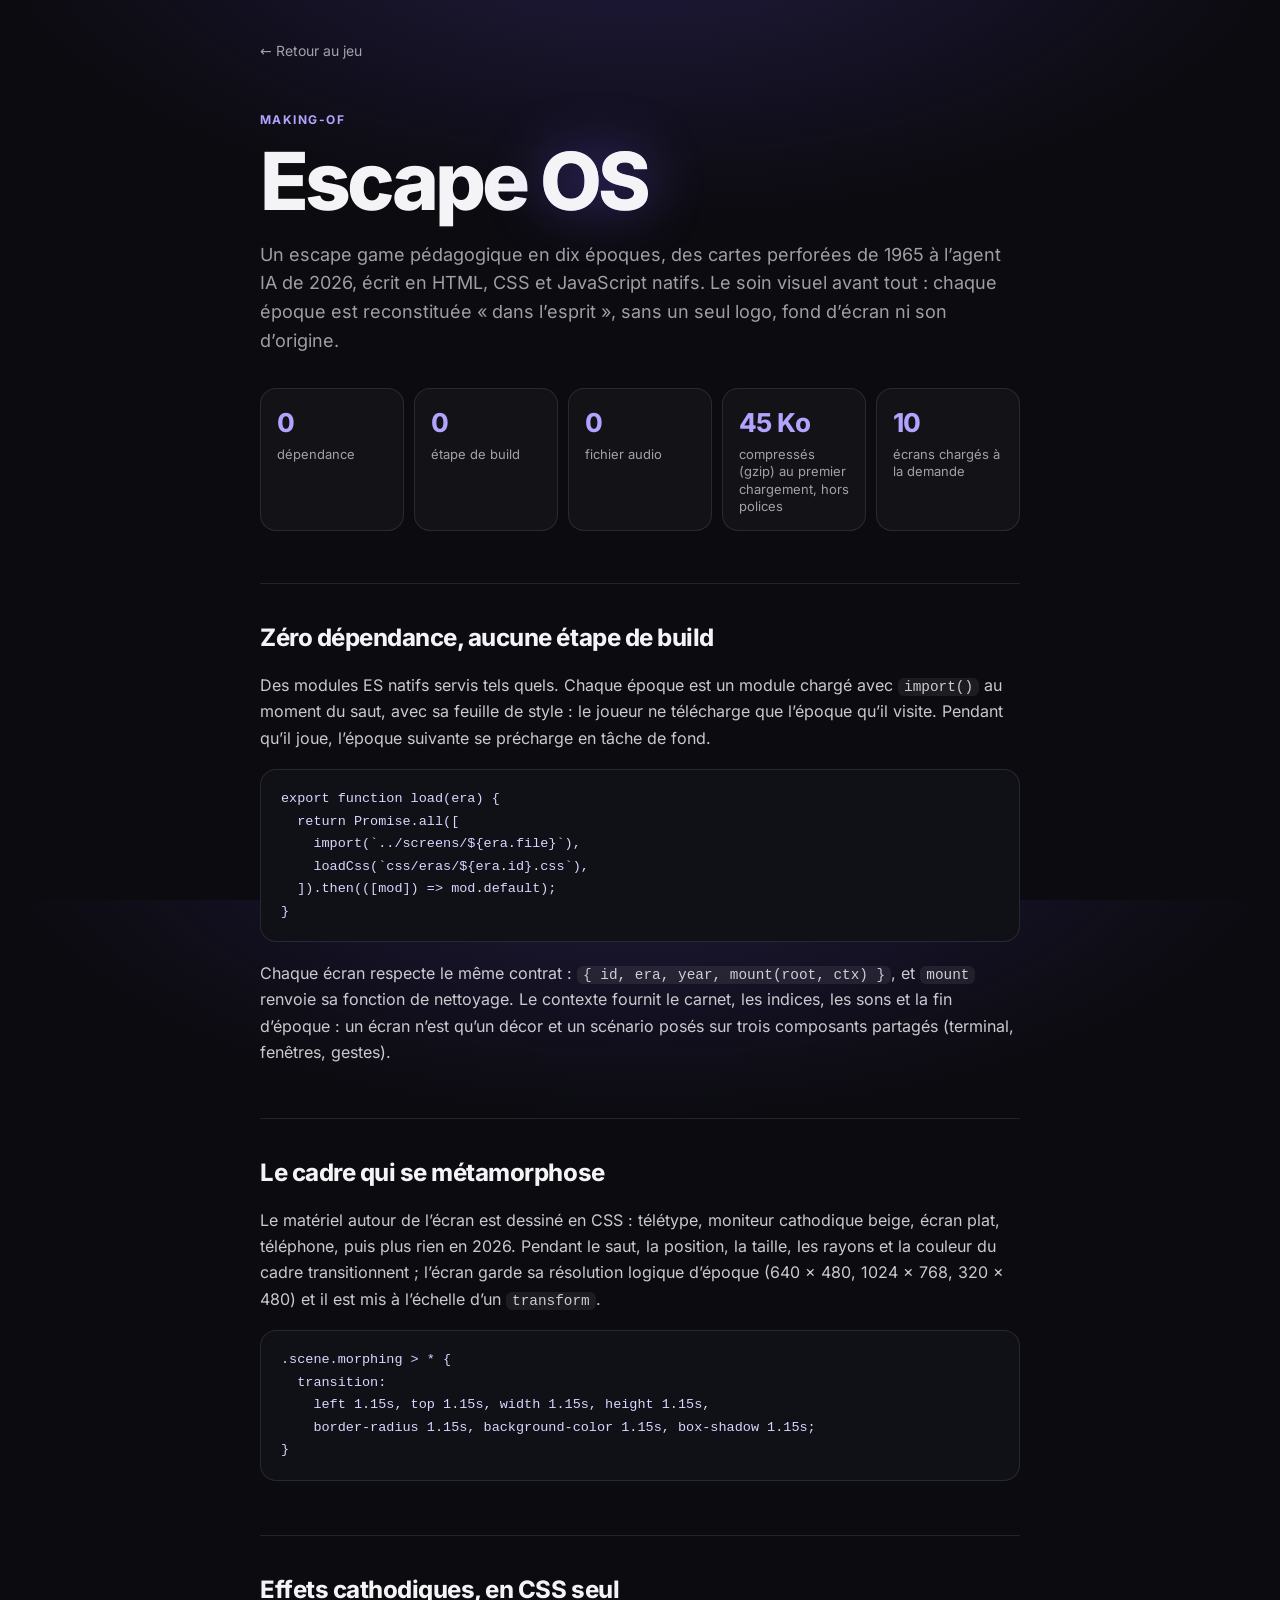
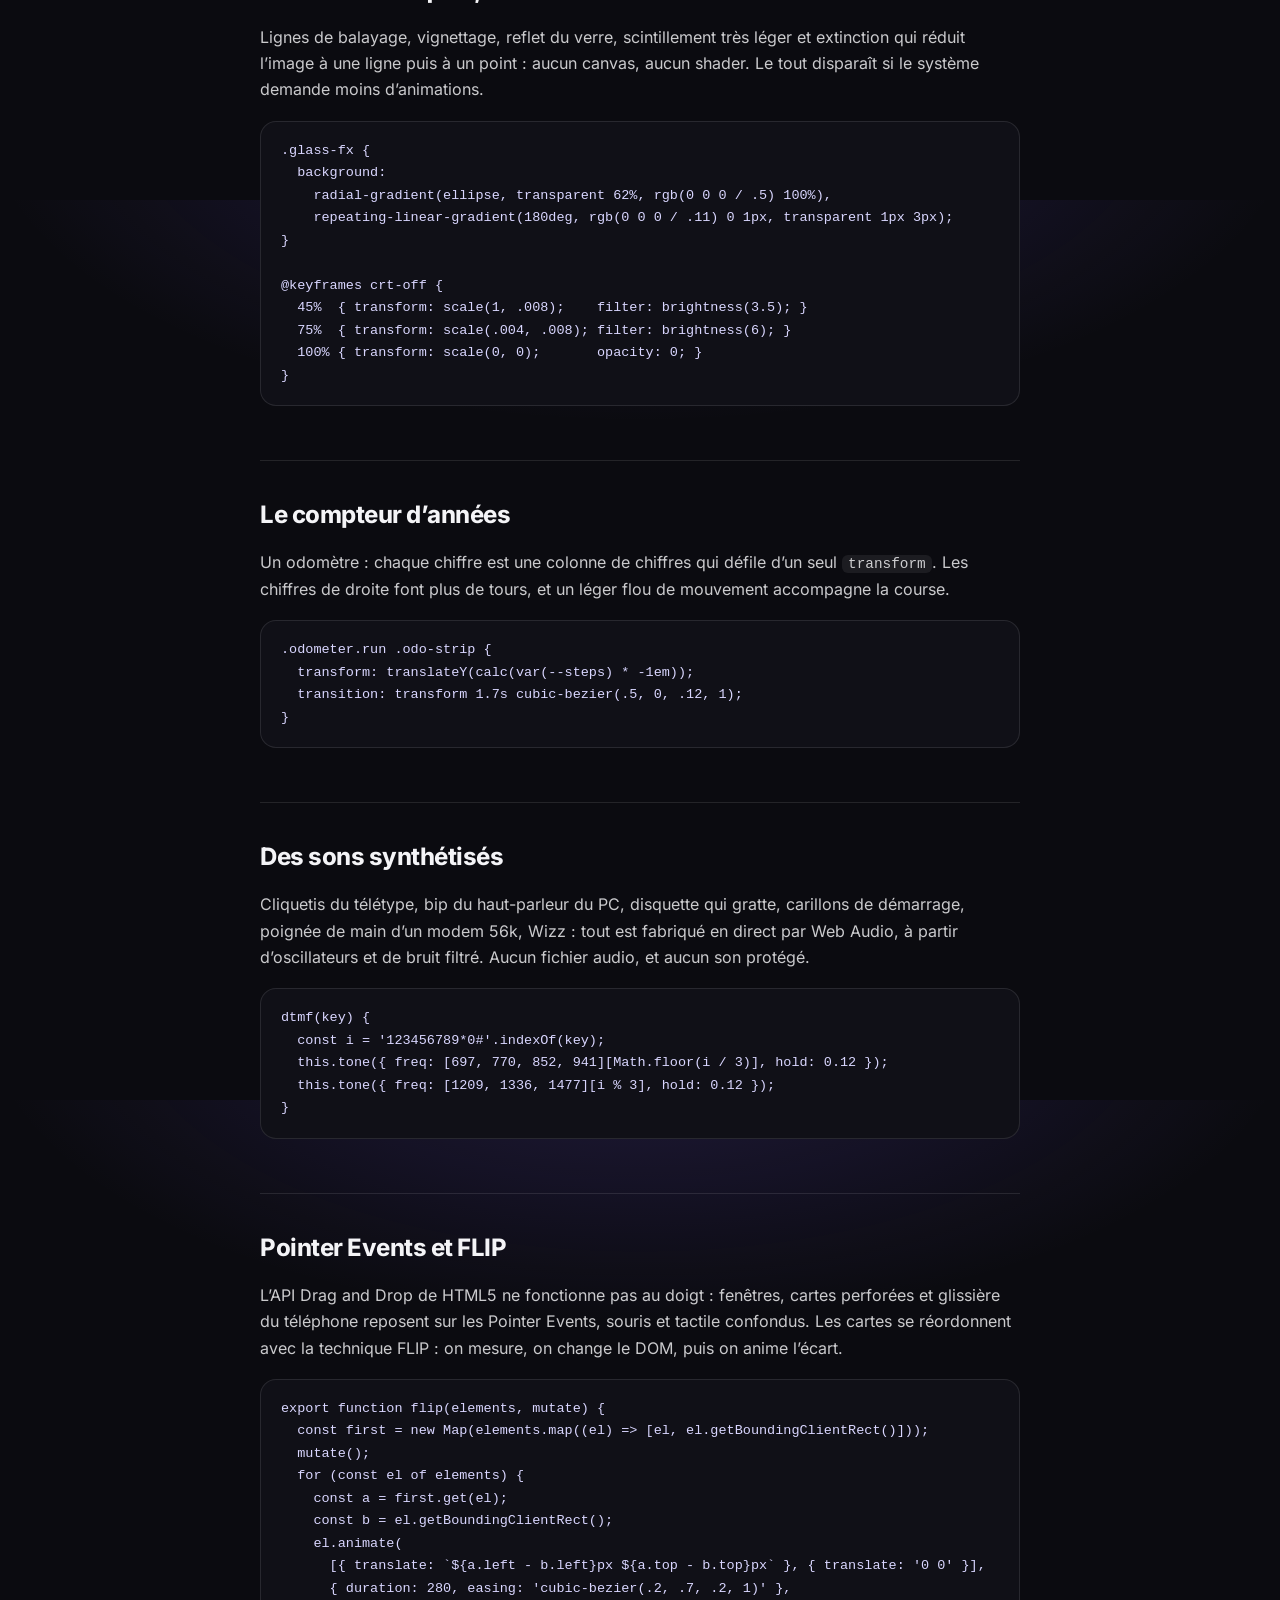
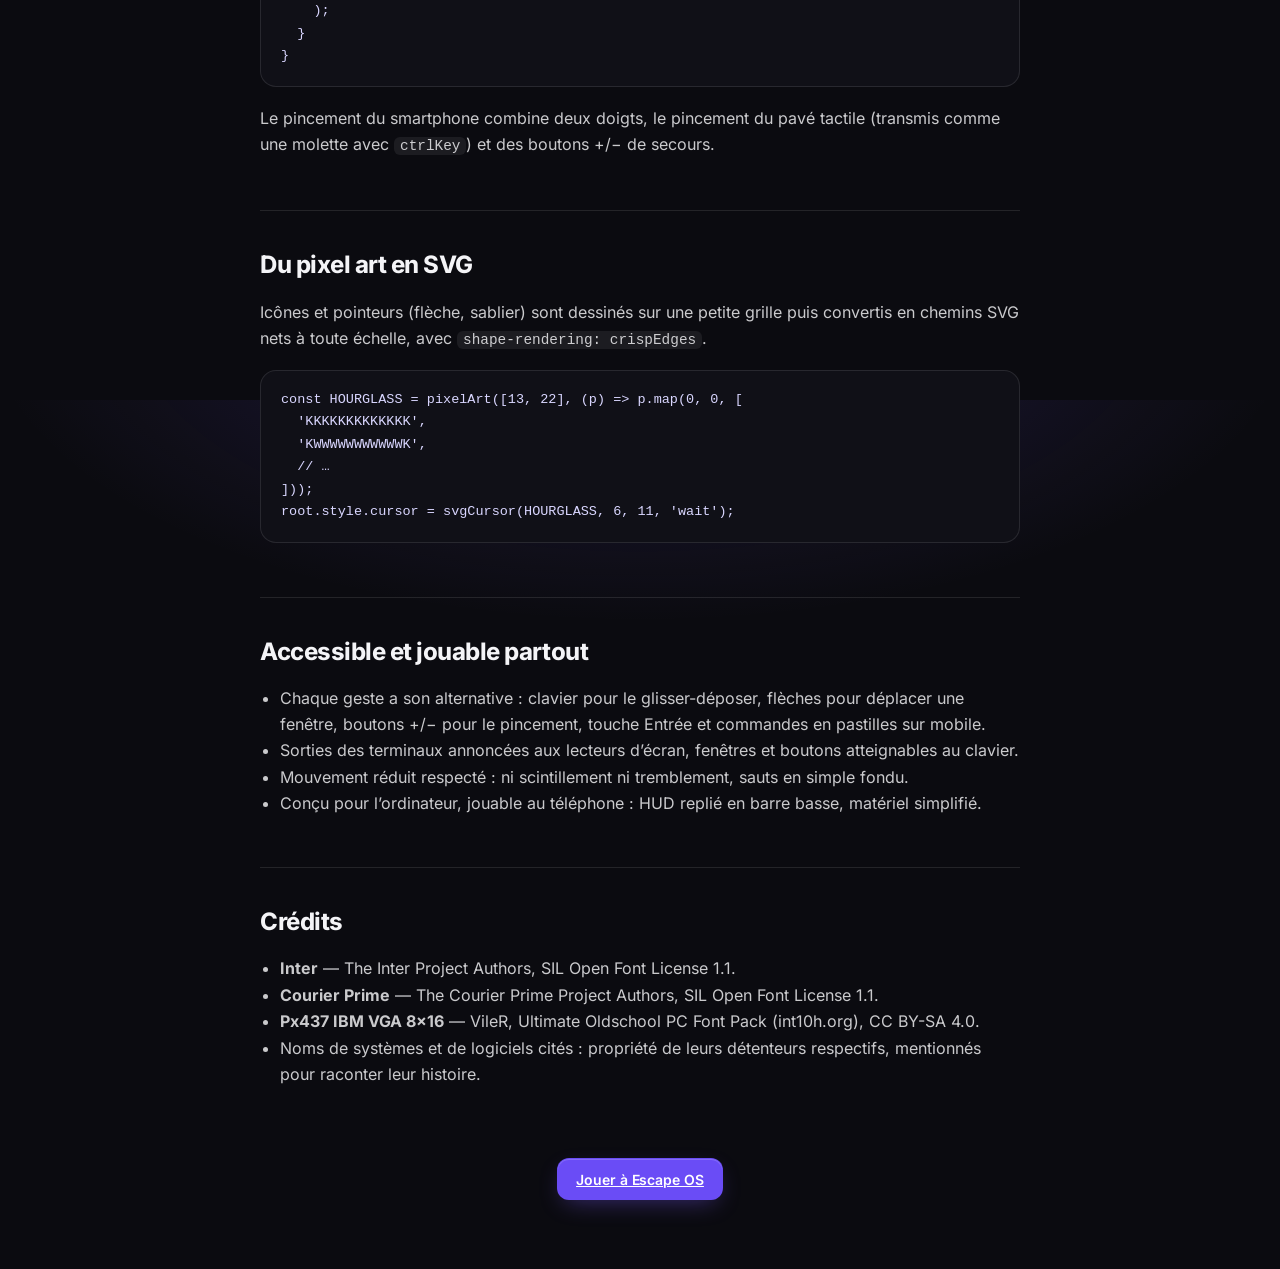
==== commit 6c475786: "Making-of : poids mesuré du premier chargement 45 Ko en gzip (40 Ko en Brotli) pour la page titre, p" ====
--- a/making-of.html
+++ b/making-of.html
@@ -23,7 +23,7 @@
       <li><b>0</b><span>dépendance</span></li>
       <li><b>0</b><span>étape de build</span></li>
       <li><b>0</b><span>fichier audio</span></li>
-      <li><b data-stat="first">40 Ko</b><span>compressés au premier chargement, hors polices</span></li>
+      <li><b data-stat="first">45 Ko</b><span>compressés (gzip) au premier chargement, hors polices</span></li>
       <li><b>10</b><span>écrans chargés à la demande</span></li>
     </ul>
   </header>
--- a/css/base.css
+++ b/css/base.css
@@ -475,6 +475,14 @@
   font-weight: 750;
   font-variant-numeric: tabular-nums;
   letter-spacing: -0.02em;
+}
+
+.hud-era.changed > * {
+  animation: fade-up 0.6s var(--ease) both;
+}
+
+.hud-era.changed .hud-system {
+  animation-delay: 0.08s;
 }
 
 .hud-system {
@@ -714,10 +722,11 @@
 
 /* ——— Panneaux : carnet, indices, menu ——— */
 
+/* Au-dessus de l'écran titre (50) : les fenêtres modales s'ouvrent aussi depuis le titre */
 .overlays {
   position: fixed;
   inset: 0;
-  z-index: 40;
+  z-index: 55;
   pointer-events: none;
 }
 
@@ -1459,7 +1468,8 @@
   }
 
   .debug-panel {
-    bottom: calc(var(--hud-h) + 16px);
+    top: 8px;
+    bottom: auto;
   }
 
   .title-kicker {
